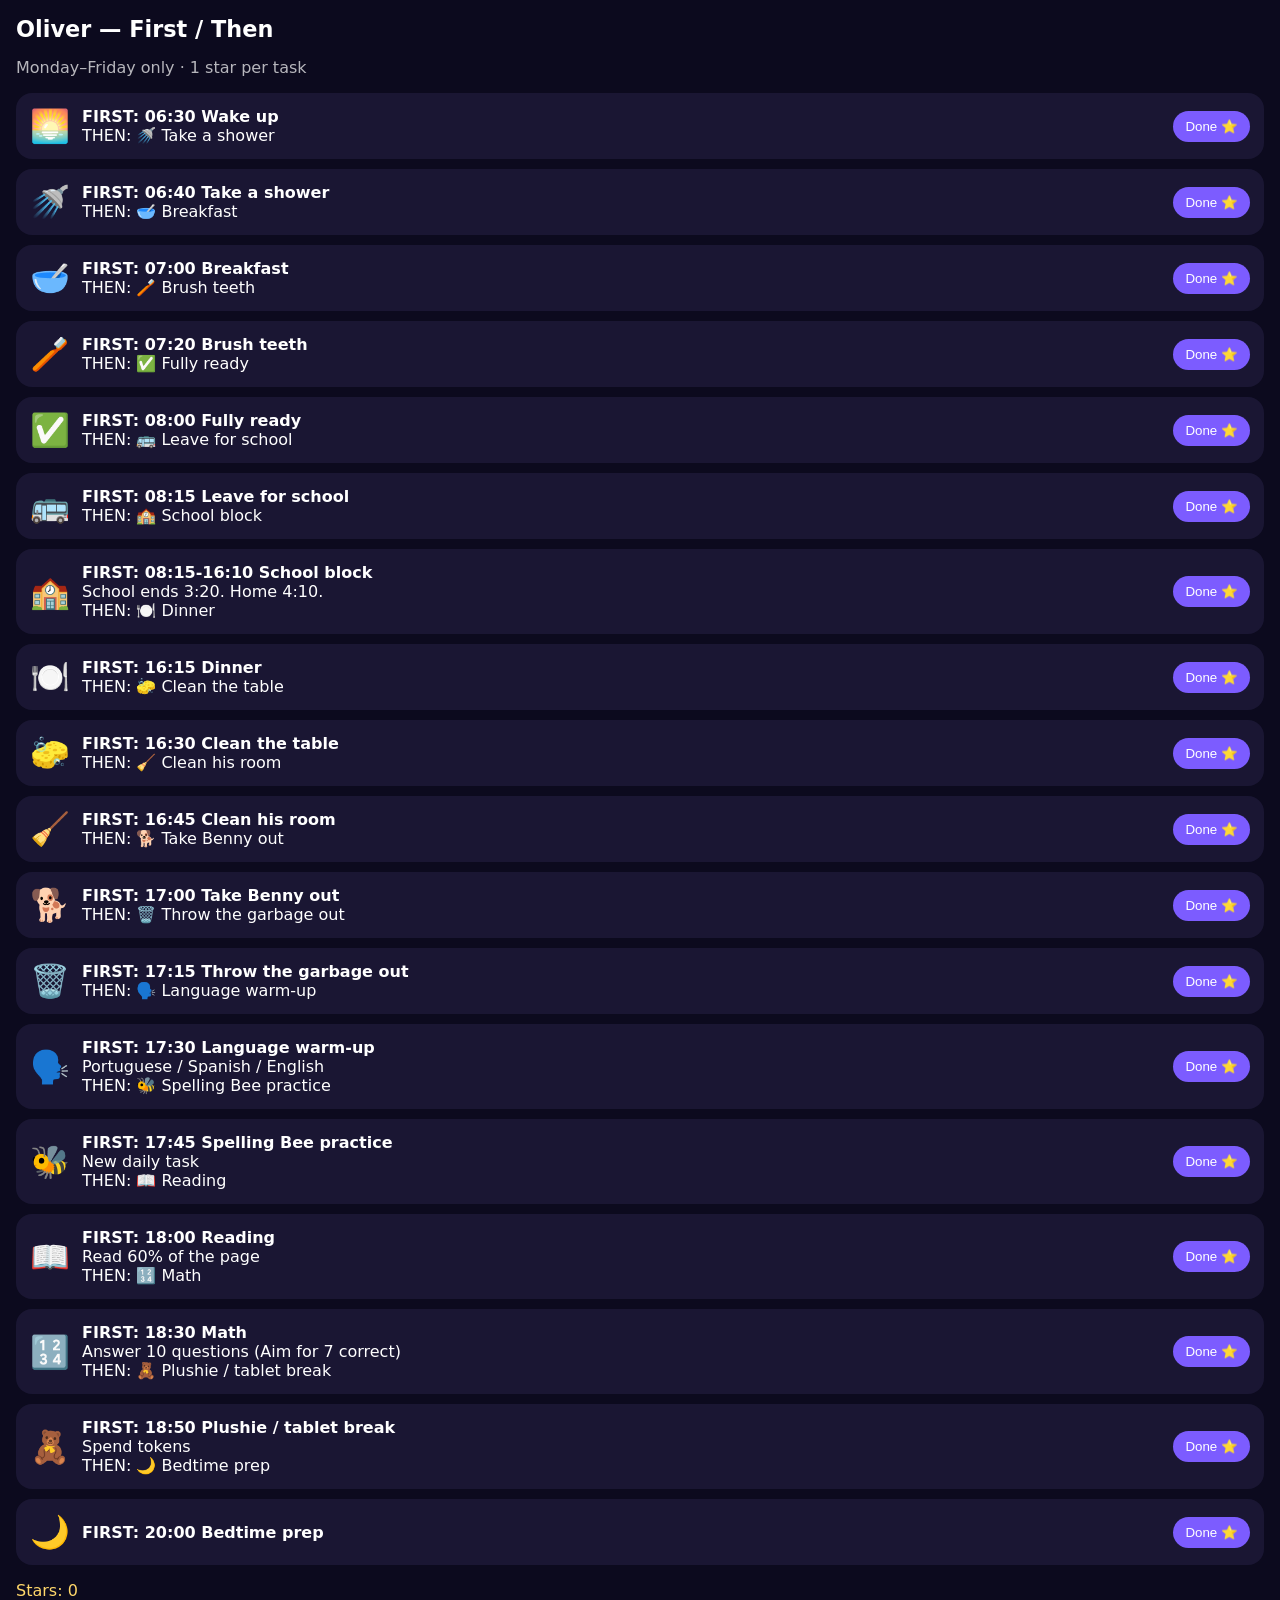
==== oliver.html @ 00b35e55 "Add Oliver first-then weekday board" ====
<!DOCTYPE html>
<html lang="en">
<head>
<meta charset="UTF-8"/>
<meta name="viewport" content="width=device-width,initial-scale=1"/>
<title>Oliver — First Then</title>
<style>
body{margin:0;font-family:system-ui,sans-serif;background:#0C0A1E;color:#fff;padding:16px}
h1{font-size:1.4rem;margin:0 0 8px}
.sub{opacity:.7;margin-bottom:16px}
.card{background:#1a1633;border-radius:16px;padding:14px;margin:10px 0;display:flex;gap:12px;align-items:center}
.icon{font-size:2rem}
.done{opacity:.35;text-decoration:line-through}
button{margin-left:auto;border:0;border-radius:999px;padding:8px 12px;background:#7c5cff;color:#fff}
.star{color:#ffd76a}
</style>
</head>
<body>
<h1>Oliver — First / Then</h1>
<p class="sub">Monday–Friday only · 1 star per task</p>
<div id="list"></div>
<p class="star" id="stars"></p>
<script>
const KEY='oliver-weekday-v1';
async function load(){
  const saved=localStorage.getItem(KEY);
  if(saved) return JSON.parse(saved);
  const res=await fetch('data/oliver-weekday.json');
  return res.json();
}
function render(data){
  const done=JSON.parse(localStorage.getItem(KEY+'-done')||'{}');
  const list=document.getElementById('list');
  list.innerHTML='';
  data.tasks.forEach((t,i)=>{
    const next=data.tasks[i+1];
    const el=document.createElement('div');
    el.className='card'+(done[t.id]?' done':'');
    el.innerHTML=`<div class="icon">${t.icon}</div><div><b>FIRST: ${t.time} ${t.title}</b><div>${t.goal||t.note||''}</div>${next?`<div>THEN: ${next.icon} ${next.title}</div>`:''}</div><button>${done[t.id]?'Undo':'Done ⭐'}</button>`;
    el.querySelector('button').onclick=()=>{done[t.id]=!done[t.id];localStorage.setItem(KEY+'-done',JSON.stringify(done));render(data)};
    list.appendChild(el);
  });
  const n=Object.values(done).filter(Boolean).length;
  document.getElementById('stars').textContent='Stars: '+n;
}
load().then(d=>{localStorage.setItem(KEY,JSON.stringify(d));render(d)});
</script>
</body>
</html>
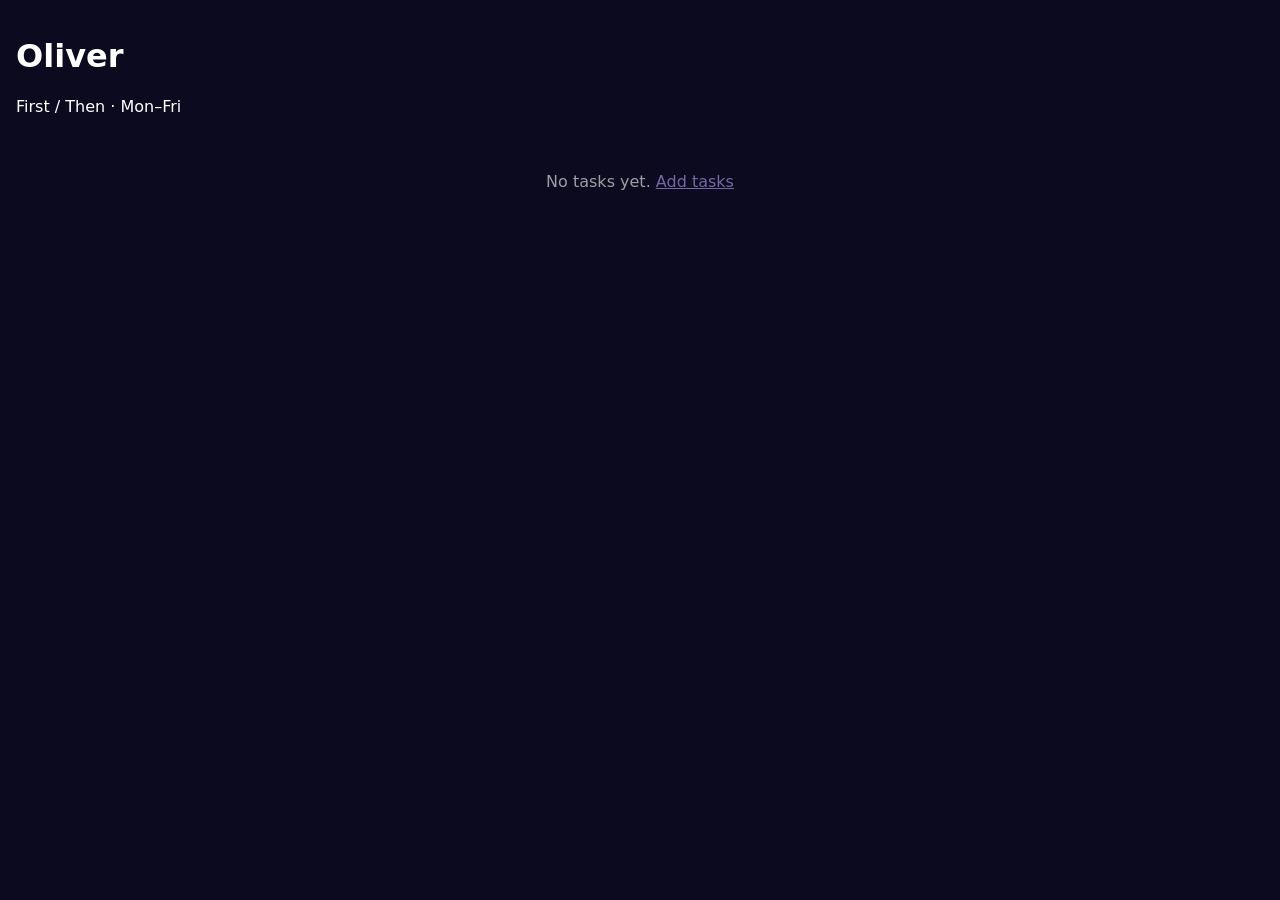
==== commit bf81d3bc: "Empty Oliver board" ====
--- a/oliver.html
+++ b/oliver.html
@@ -3,25 +3,23 @@
 <head>
 <meta charset="UTF-8"/>
 <meta name="viewport" content="width=device-width,initial-scale=1"/>
-<title>Oliver — First Then</title>
+<title>Oliver</title>
 <style>
 body{margin:0;font-family:system-ui,sans-serif;background:#0C0A1E;color:#fff;padding:16px}
-h1{font-size:1.4rem;margin:0 0 8px}
-.sub{opacity:.7;margin-bottom:16px}
 .card{background:#1a1633;border-radius:16px;padding:14px;margin:10px 0;display:flex;gap:12px;align-items:center}
-.icon{font-size:2rem}
-.done{opacity:.35;text-decoration:line-through}
+.icon{font-size:2rem}.done{opacity:.35;text-decoration:line-through}
 button{margin-left:auto;border:0;border-radius:999px;padding:8px 12px;background:#7c5cff;color:#fff}
-.star{color:#ffd76a}
+.empty{opacity:.6;padding:40px 0;text-align:center}a{color:#b9a6ff}
 </style>
 </head>
 <body>
-<h1>Oliver — First / Then</h1>
-<p class="sub">Monday–Friday only · 1 star per task</p>
+<h1>Oliver</h1>
+<p>First / Then · Mon–Fri</p>
 <div id="list"></div>
-<p class="star" id="stars"></p>
+<p class="empty" id="empty">No tasks yet. <a href="parent.html">Add tasks</a></p>
+<p id="stars"></p>
 <script>
-const KEY='oliver-weekday-v1';
+const KEY='oliver-weekday-v2';
 async function load(){
   const saved=localStorage.getItem(KEY);
   if(saved) return JSON.parse(saved);
@@ -29,21 +27,21 @@
   return res.json();
 }
 function render(data){
+  const tasks=data.tasks||[];
   const done=JSON.parse(localStorage.getItem(KEY+'-done')||'{}');
-  const list=document.getElementById('list');
-  list.innerHTML='';
-  data.tasks.forEach((t,i)=>{
-    const next=data.tasks[i+1];
+  const list=document.getElementById('list'); list.innerHTML='';
+  document.getElementById('empty').style.display=tasks.length?'none':'block';
+  tasks.forEach((t,i)=>{
+    const next=tasks[i+1];
     const el=document.createElement('div');
     el.className='card'+(done[t.id]?' done':'');
-    el.innerHTML=`<div class="icon">${t.icon}</div><div><b>FIRST: ${t.time} ${t.title}</b><div>${t.goal||t.note||''}</div>${next?`<div>THEN: ${next.icon} ${next.title}</div>`:''}</div><button>${done[t.id]?'Undo':'Done ⭐'}</button>`;
+    el.innerHTML=`<div class="icon">${t.icon||'⭐'}</div><div><b>FIRST: ${t.time||''} ${t.title||''}</b><div>${t.goal||t.note||''}</div>${next?`<div>THEN: ${next.icon||''} ${next.title||''}</div>`:''}</div><button>${done[t.id]?'Undo':'Done ⭐'}</button>`;
     el.querySelector('button').onclick=()=>{done[t.id]=!done[t.id];localStorage.setItem(KEY+'-done',JSON.stringify(done));render(data)};
     list.appendChild(el);
   });
-  const n=Object.values(done).filter(Boolean).length;
-  document.getElementById('stars').textContent='Stars: '+n;
+  document.getElementById('stars').textContent=tasks.length?('Stars: '+Object.values(done).filter(Boolean).length):'';
 }
-load().then(d=>{localStorage.setItem(KEY,JSON.stringify(d));render(d)});
+load().then(render);
 </script>
 </body>
 </html>
